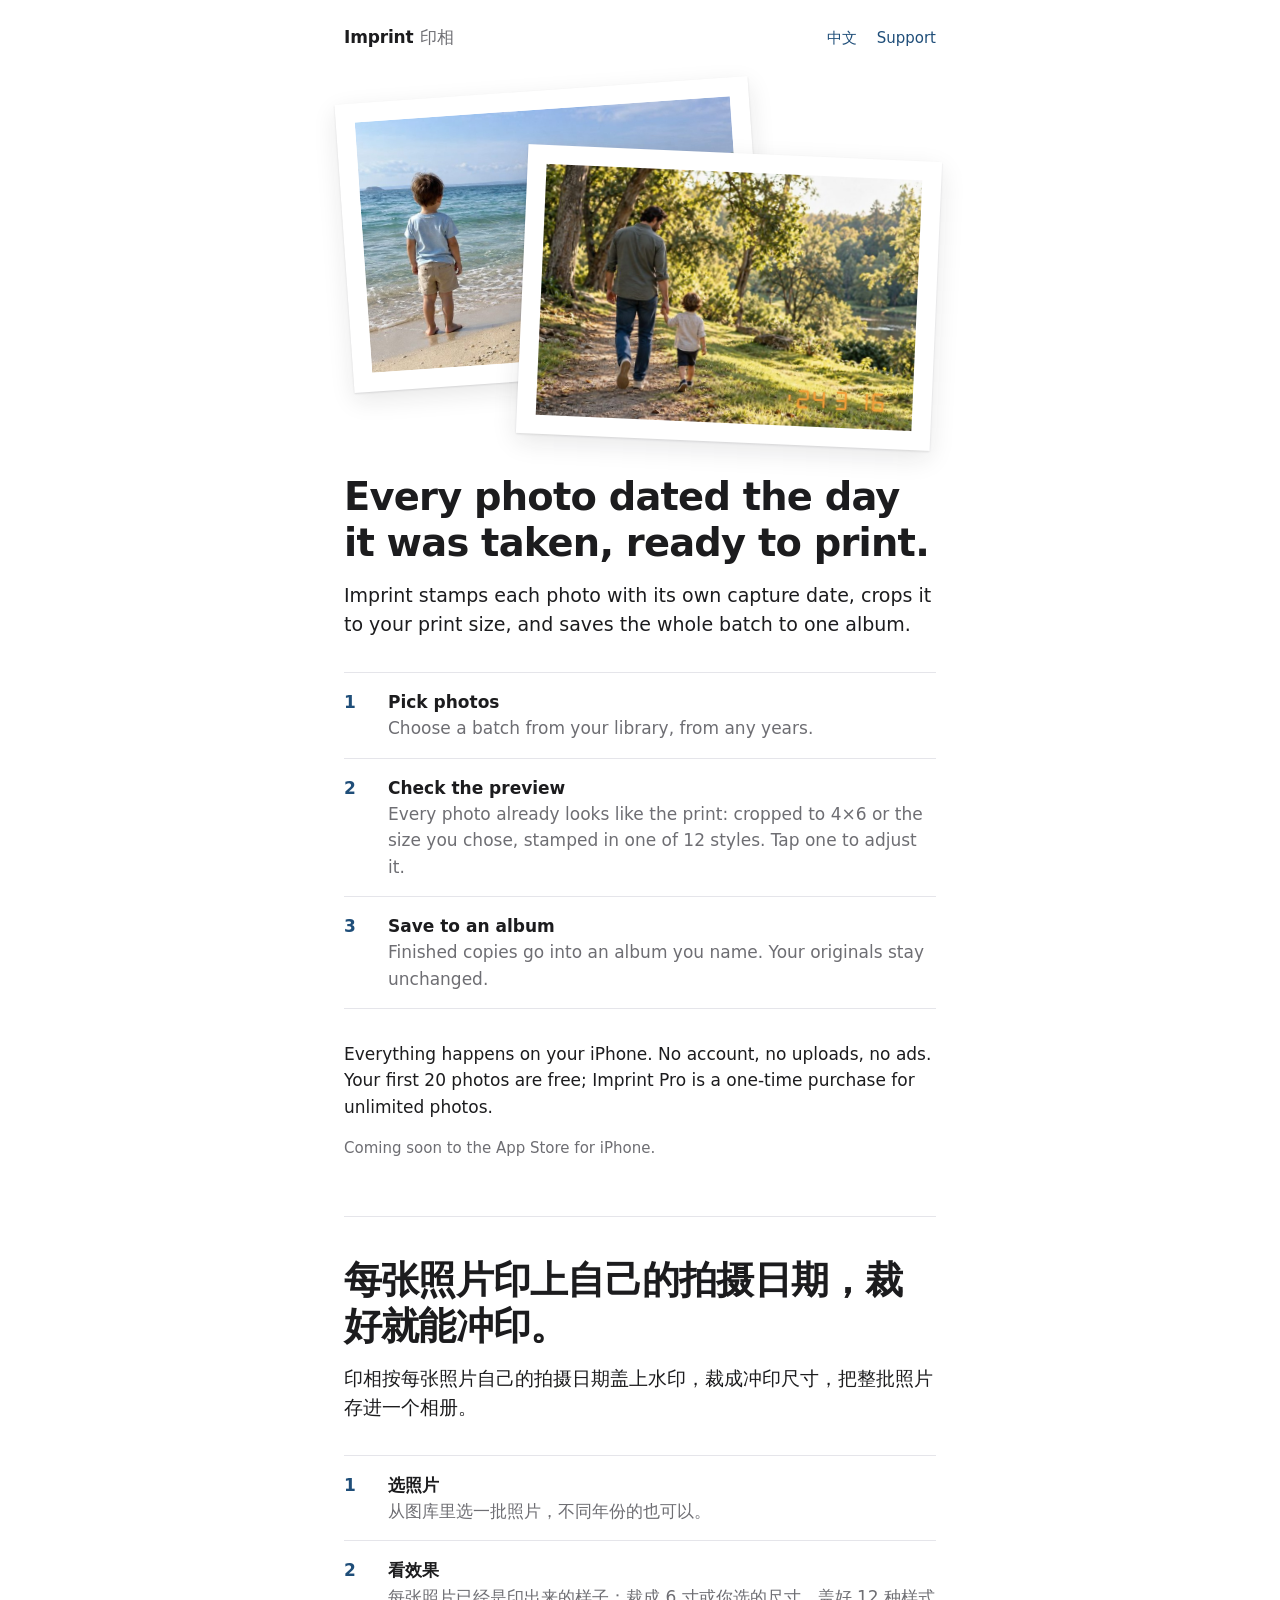
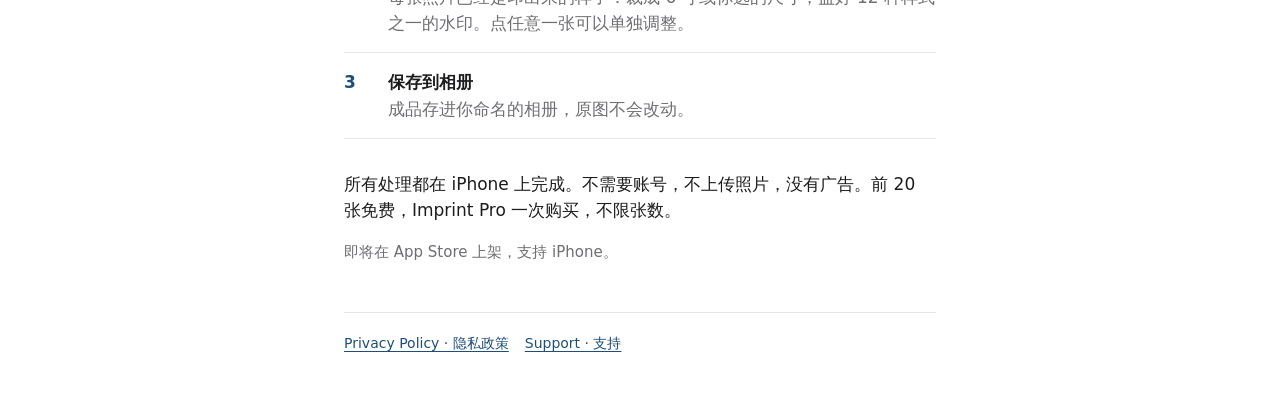
==== index.html @ ce6d4f7e "Imprint 产品网页：介绍、隐私政策、支持" ====
<!doctype html>
<html lang="en">
<head>
<meta charset="utf-8">
<meta name="viewport" content="width=device-width, initial-scale=1">
<title>Imprint – Date Stamp Prints</title>
<meta name="description" content="Imprint stamps each photo with the date it was taken, crops it to your print size, and saves the batch to one album. iPhone app.">
<link rel="stylesheet" href="assets/site.css">
</head>
<body>
<div class="wrap">

<header class="bar">
  <a class="wordmark" href="./">Imprint<span>印相</span></a>
  <nav><a href="#zh" lang="zh-Hans">中文</a><a href="support.html">Support</a></nav>
</header>

<main>
  <div class="prints" aria-hidden="true">
    <figure class="print back" style="margin:0">
      <div class="photo"><img src="assets/sample-beach.jpg" alt=""><span class="stamp clear">2024.07.21<small>Half Moon Bay</small></span></div>
    </figure>
    <figure class="print front" style="margin:0">
      <div class="photo"><img src="assets/sample-park.jpg" alt=""><span class="stamp film">'24 3 16</span></div>
    </figure>
  </div>

  <h1>Every photo dated the day it was taken, ready to print.</h1>
  <p class="lede">Imprint stamps each photo with its own capture date, crops it to your print size, and saves the whole batch to one album.</p>

  <ol class="steps">
    <li><strong>Pick photos</strong><span>Choose a batch from your library, from any years.</span></li>
    <li><strong>Check the preview</strong><span>Every photo already looks like the print: cropped to 4×6 or the size you chose, stamped in one of 12 styles. Tap one to adjust it.</span></li>
    <li><strong>Save to an album</strong><span>Finished copies go into an album you name. Your originals stay unchanged.</span></li>
  </ol>

  <p>Everything happens on your iPhone. No account, no uploads, no ads. Your first 20 photos are free; Imprint Pro is a one-time purchase for unlimited photos.</p>
  <p class="store">Coming soon to the App Store for iPhone.</p>
</main>

<hr class="lang-split">

<section id="zh" lang="zh-Hans">
  <h1 style="margin-top:2.5rem">每张照片印上自己的拍摄日期，裁好就能冲印。</h1>
  <p class="lede">印相按每张照片自己的拍摄日期盖上水印，裁成冲印尺寸，把整批照片存进一个相册。</p>

  <ol class="steps">
    <li><strong>选照片</strong><span>从图库里选一批照片，不同年份的也可以。</span></li>
    <li><strong>看效果</strong><span>每张照片已经是印出来的样子：裁成 6 寸或你选的尺寸，盖好 12 种样式之一的水印。点任意一张可以单独调整。</span></li>
    <li><strong>保存到相册</strong><span>成品存进你命名的相册，原图不会改动。</span></li>
  </ol>

  <p>所有处理都在 iPhone 上完成。不需要账号，不上传照片，没有广告。前 20 张免费，Imprint Pro 一次购买，不限张数。</p>
  <p class="store">即将在 App Store 上架，支持 iPhone。</p>
</section>

<footer>
  <a href="privacy.html">Privacy Policy · 隐私政策</a><a href="support.html">Support · 支持</a>
</footer>

</div>
</body>
</html>
---- assets/site.css ----
@font-face {
  font-family: "DSEG7";
  src: url("DSEG7Classic-Regular.ttf") format("truetype");
  font-display: swap;
}

:root {
  --paper: #ffffff;
  --panel: #f2f2f7;
  --ink: #1c1c1e;
  --muted: #6e6e73;
  --rule: #e5e5ea;
  --indigo: #1f4e79;
  --film: #f5a33b;
}

* { box-sizing: border-box; }

html { -webkit-text-size-adjust: 100%; }

body {
  margin: 0;
  background: var(--paper);
  color: var(--ink);
  font: 17px/1.55 -apple-system, BlinkMacSystemFont, "SF Pro Text", "PingFang SC", "Hiragino Sans GB", "Helvetica Neue", system-ui, sans-serif;
  font-variant-numeric: tabular-nums;
}

a { color: var(--indigo); text-underline-offset: 3px; }
a:focus-visible { outline: 2px solid var(--indigo); outline-offset: 3px; border-radius: 2px; }

.wrap { max-width: 40rem; margin: 0 auto; padding: 0 1.5rem; }

/* Top bar */
.bar {
  display: flex; align-items: baseline; justify-content: space-between;
  padding: 1.5rem 0 0;
}
.wordmark { font-weight: 700; font-size: 1.0625rem; color: var(--ink); text-decoration: none; letter-spacing: -0.01em; }
.wordmark span { color: var(--muted); font-weight: 400; margin-left: 0.4em; }
.bar nav a { margin-left: 1.25rem; font-size: 0.9375rem; text-decoration: none; }
.bar nav a:hover { text-decoration: underline; }

/* Hero: two prints on the table */
.prints {
  position: relative;
  height: clamp(15rem, 58vw, 22rem);
  margin: 2.5rem 0 2rem;
}
.print {
  position: absolute;
  width: 70%;
  background: #fff;
  padding: 3.2% 3.2% 3.2%;
  box-shadow: 0 1px 2px rgba(28, 28, 30, 0.12), 0 8px 24px rgba(28, 28, 30, 0.10);
}
.print .photo { position: relative; aspect-ratio: 3 / 2; overflow: hidden; background: var(--panel); }
.print img { display: block; width: 100%; height: 100%; object-fit: cover; }
.print.back  { left: 0;   top: 0;   transform: rotate(-4deg); }
.print.front { right: 0;  bottom: 0; transform: rotate(2.5deg); }

.stamp { position: absolute; right: 7%; bottom: 7%; line-height: 1; white-space: nowrap; }
.stamp.film {
  font-family: "DSEG7", ui-monospace, monospace;
  color: var(--film);
  font-size: clamp(0.75rem, 3.1vw, 1.15rem);
  text-shadow: 0 0 4px rgba(245, 163, 59, 0.75), 0 0 1px rgba(245, 120, 30, 0.9);
  letter-spacing: 0.06em;
}
.stamp.clear {
  font-family: "Avenir Next", "Avenir", -apple-system, sans-serif;
  font-weight: 500;
  color: rgba(255, 255, 255, 0.93);
  font-size: clamp(0.7rem, 2.8vw, 1.05rem);
  text-shadow: 0 1px 3px rgba(0, 0, 0, 0.6);
  text-align: right;
}
.stamp.clear small { display: block; font-size: 0.8em; margin-top: 0.25em; }

h1 {
  font-size: clamp(1.75rem, 5.4vw, 2.4rem);
  line-height: 1.18;
  letter-spacing: -0.02em;
  font-weight: 700;
  margin: 0 0 1rem;
  max-width: 20em;
}
h2 { font-size: 1.375rem; line-height: 1.3; margin: 2.75rem 0 0.75rem; letter-spacing: -0.01em; }
h3 { font-size: 1.0625rem; margin: 1.75rem 0 0.35rem; }
p, li { max-width: 36em; }
.lede { font-size: 1.1875rem; color: var(--ink); margin: 0 0 2rem; }
.muted { color: var(--muted); }

/* The three steps really are a sequence */
ol.steps { list-style: none; padding: 0; margin: 0 0 2rem; counter-reset: step; border-top: 0.5px solid var(--rule); }
ol.steps li {
  counter-increment: step;
  display: grid; grid-template-columns: 2.25rem 1fr; gap: 0 0.5rem;
  padding: 1rem 0; border-bottom: 0.5px solid var(--rule);
}
ol.steps li::before { content: counter(step); color: var(--indigo); font-weight: 700; }
ol.steps strong { display: block; }
ol.steps span { color: var(--muted); grid-column: 2; }

.store { margin: 0 0 3rem; color: var(--muted); font-size: 0.9375rem; }

/* Long-form pages */
.doc { padding-bottom: 2rem; }
.doc h1 { margin-top: 2.5rem; }
.doc .updated { color: var(--muted); font-size: 0.9375rem; margin: 0 0 2rem; }
.doc ul { padding-left: 1.2rem; }
.doc li { margin: 0.35rem 0; }

.lang-split { border: 0; border-top: 0.5px solid var(--rule); margin: 3.5rem 0 0; }

footer {
  border-top: 0.5px solid var(--rule);
  margin-top: 3rem; padding: 1.25rem 0 2.5rem;
  font-size: 0.875rem; color: var(--muted);
}
footer a { margin-right: 1rem; }

@media (prefers-reduced-motion: no-preference) {
  .print.front { animation: settle 700ms cubic-bezier(.2, .7, .2, 1) both; }
  @keyframes settle {
    from { transform: translate(6%, -10%) rotate(9deg); opacity: 0; }
    to   { transform: rotate(2.5deg); opacity: 1; }
  }
}
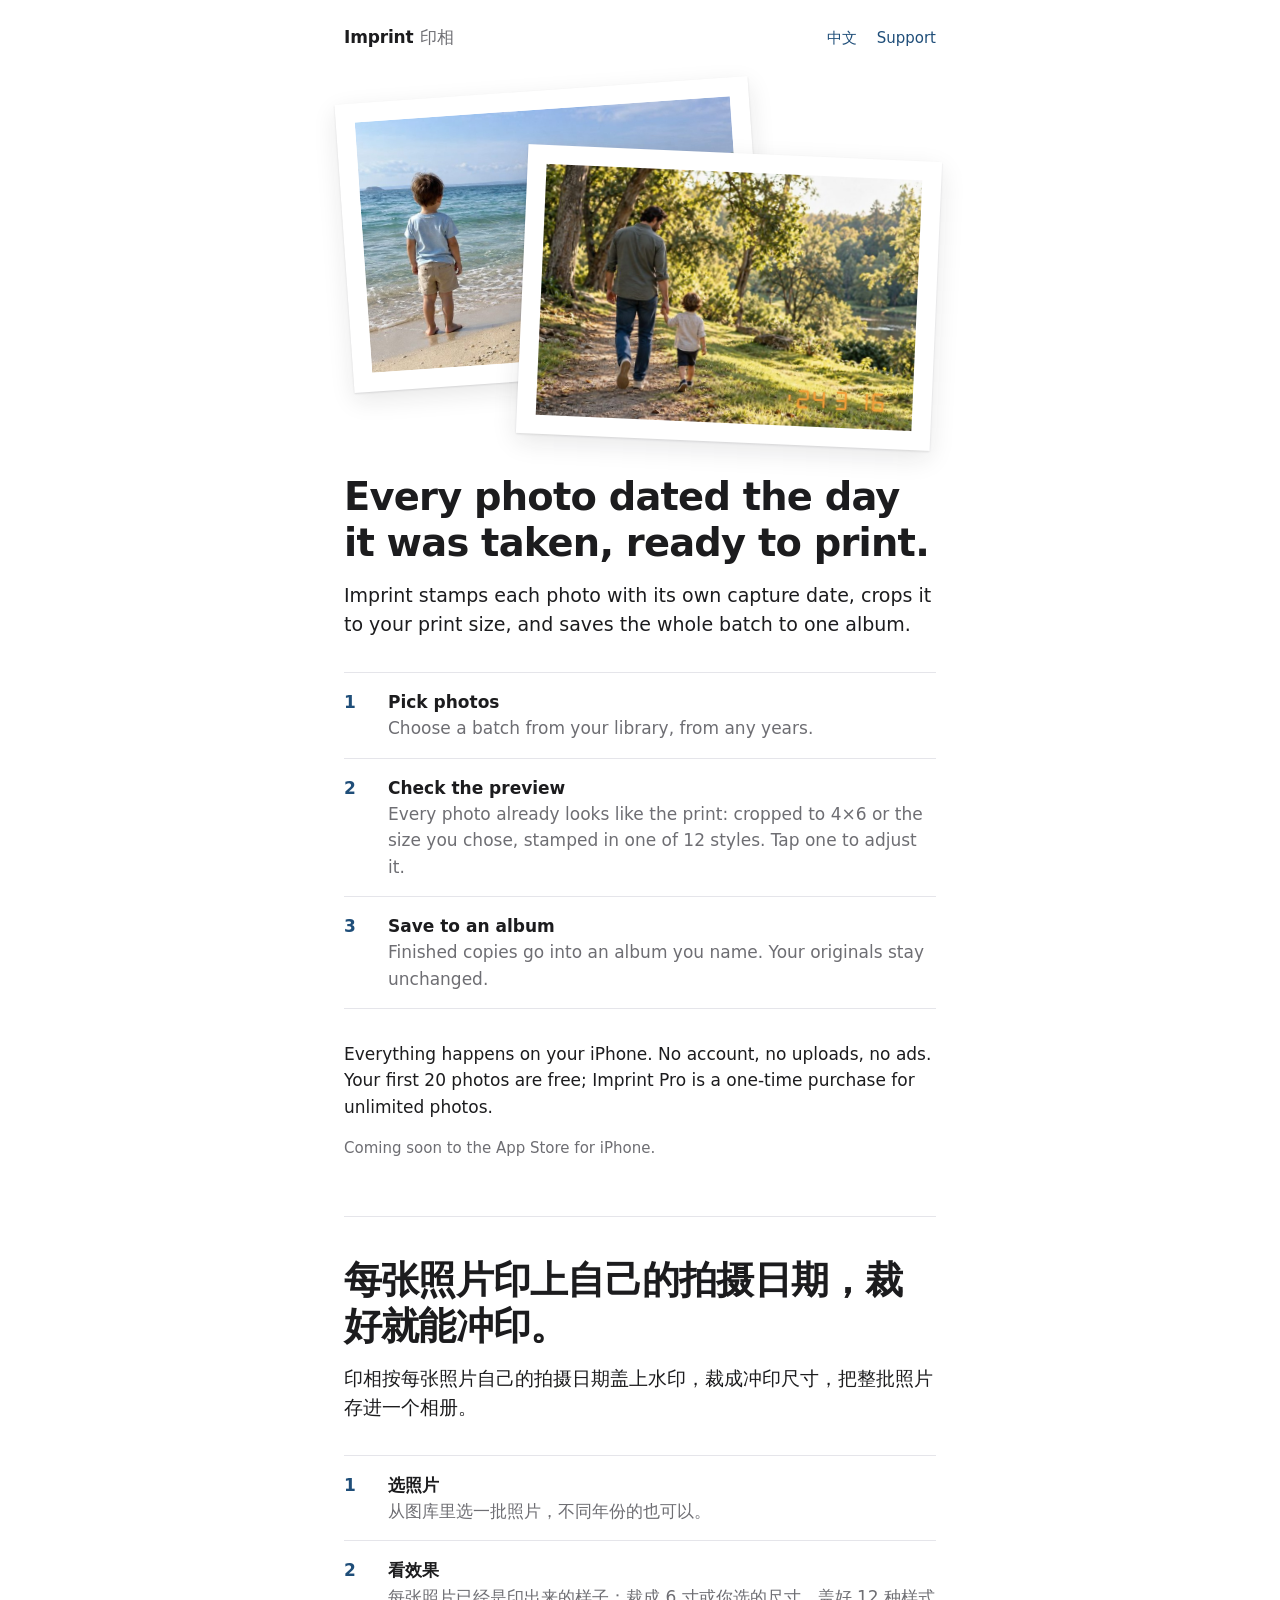
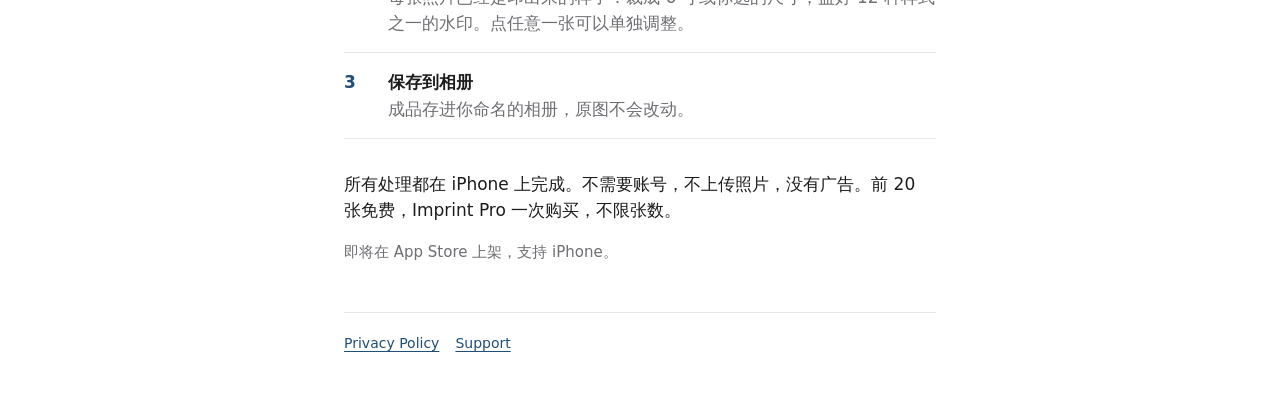
==== commit f3d228e9: "隐私政策和支持页改为仅英文 介绍页仍是中英同页，页脚链接去掉中文对照。  Co-authored-by: Cursor <cursoragent@cursor.com>" ====
--- a/index.html
+++ b/index.html
@@ -55,7 +55,7 @@
 </section>
 
 <footer>
-  <a href="privacy.html">Privacy Policy · 隐私政策</a><a href="support.html">Support · 支持</a>
+  <a href="privacy.html">Privacy Policy</a><a href="support.html">Support</a>
 </footer>
 
 </div>
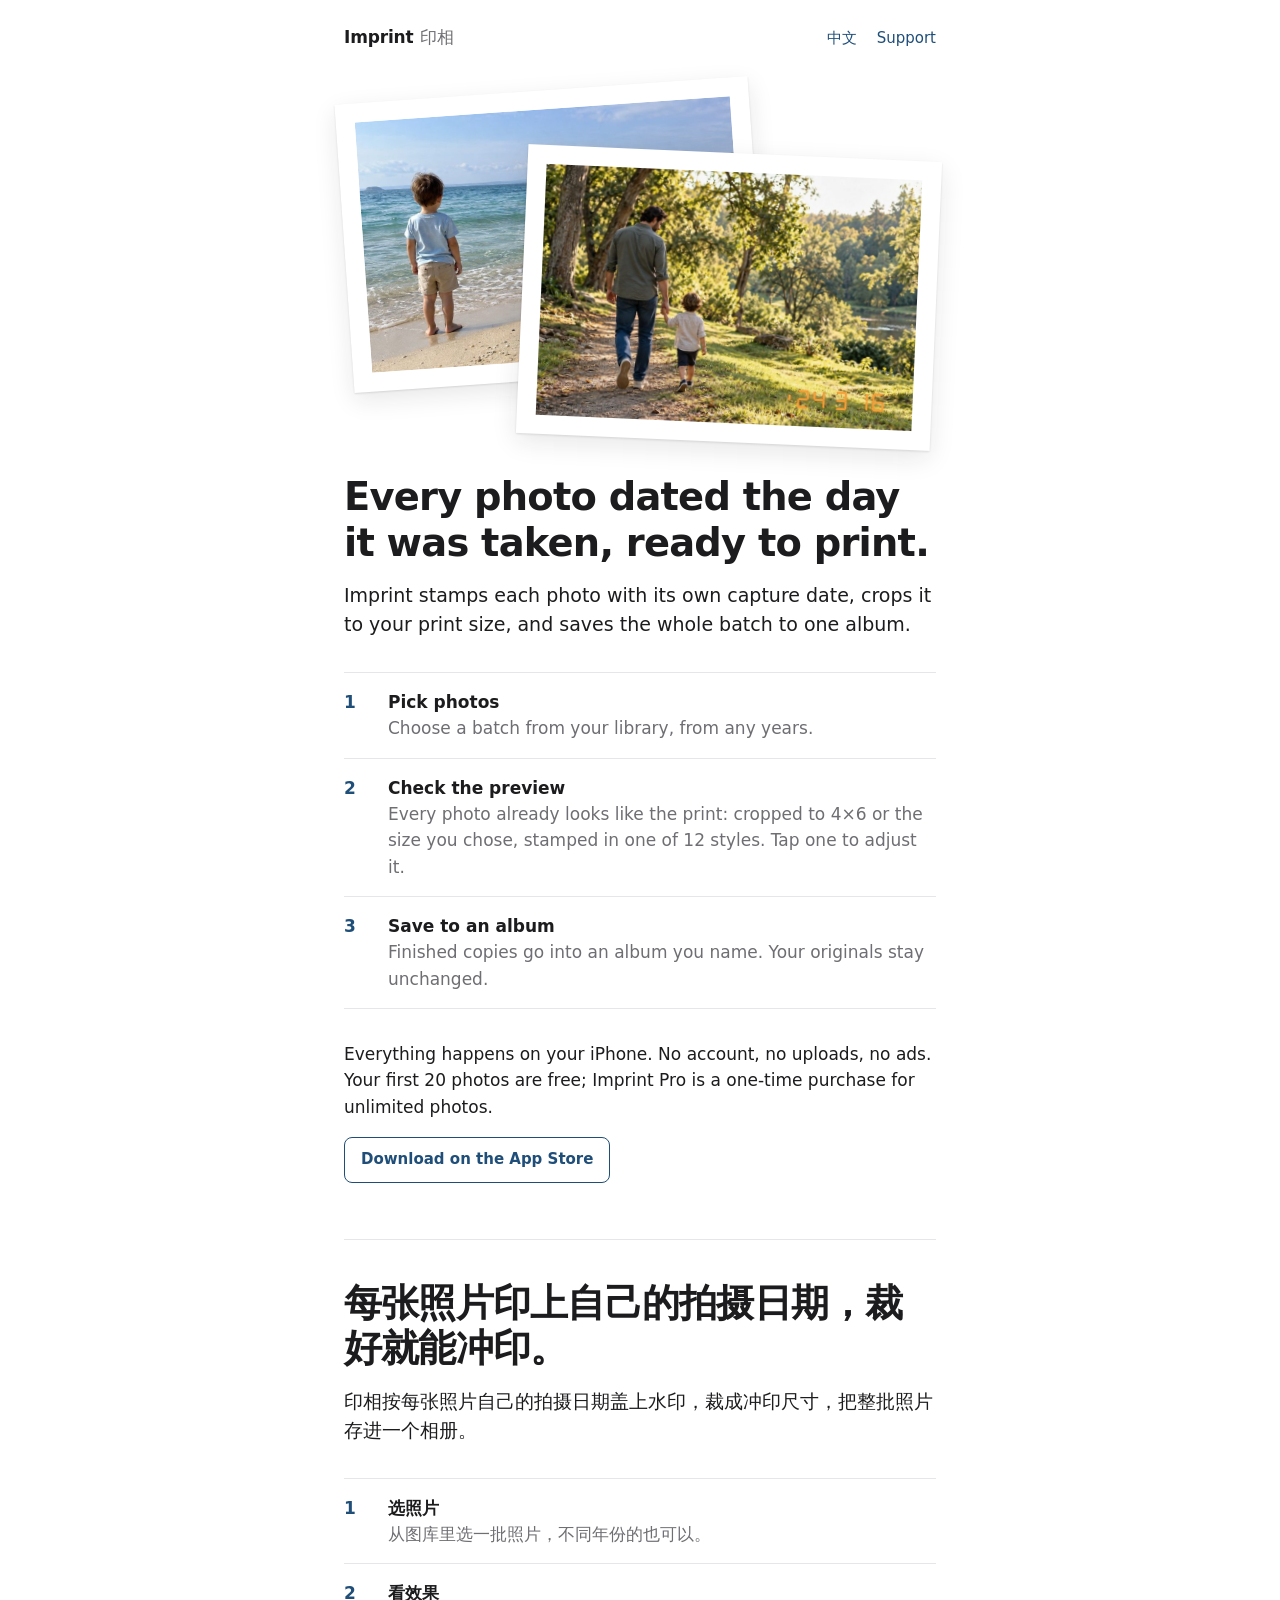
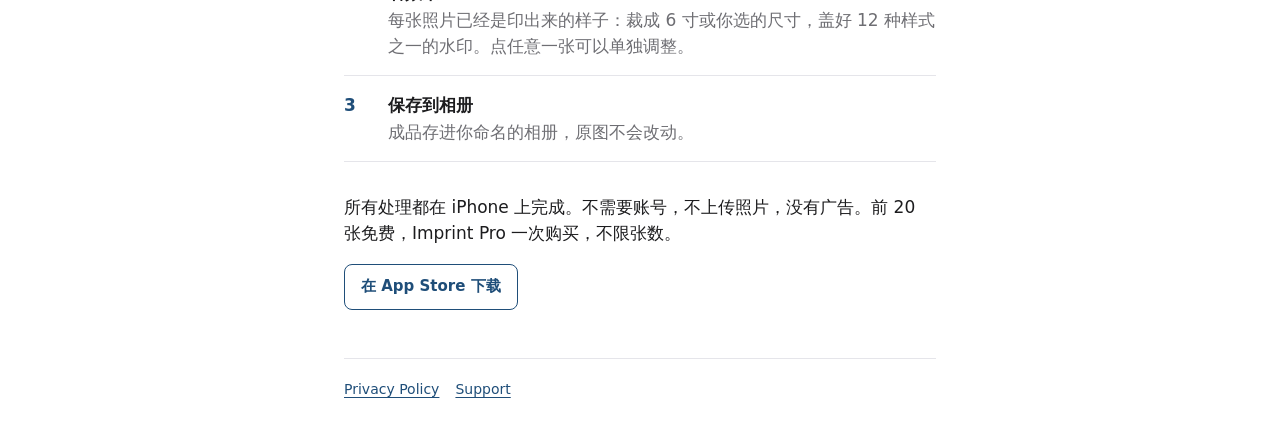
==== commit b67238c2: "Add App Store download links" ====
--- a/index.html
+++ b/index.html
@@ -35,7 +35,7 @@
   </ol>
 
   <p>Everything happens on your iPhone. No account, no uploads, no ads. Your first 20 photos are free; Imprint Pro is a one-time purchase for unlimited photos.</p>
-  <p class="store">Coming soon to the App Store for iPhone.</p>
+  <p class="store"><a class="store-link" href="https://apps.apple.com/app/imprint-date-stamp-prints/id6832866014">Download on the App Store</a></p>
 </main>
 
 <hr class="lang-split">
@@ -51,7 +51,7 @@
   </ol>
 
   <p>所有处理都在 iPhone 上完成。不需要账号，不上传照片，没有广告。前 20 张免费，Imprint Pro 一次购买，不限张数。</p>
-  <p class="store">即将在 App Store 上架，支持 iPhone。</p>
+  <p class="store"><a class="store-link" href="https://apps.apple.com/app/imprint-date-stamp-prints/id6832866014">在 App Store 下载</a></p>
 </section>
 
 <footer>
--- a/assets/site.css
+++ b/assets/site.css
@@ -103,6 +103,15 @@
 ol.steps span { color: var(--muted); grid-column: 2; }
 
 .store { margin: 0 0 3rem; color: var(--muted); font-size: 0.9375rem; }
+.store-link {
+  display: inline-block;
+  padding: 0.65rem 1rem;
+  border: 1px solid var(--indigo);
+  border-radius: 0.5rem;
+  font-weight: 600;
+  text-decoration: none;
+}
+.store-link:hover { text-decoration: underline; }
 
 /* Long-form pages */
 .doc { padding-bottom: 2rem; }
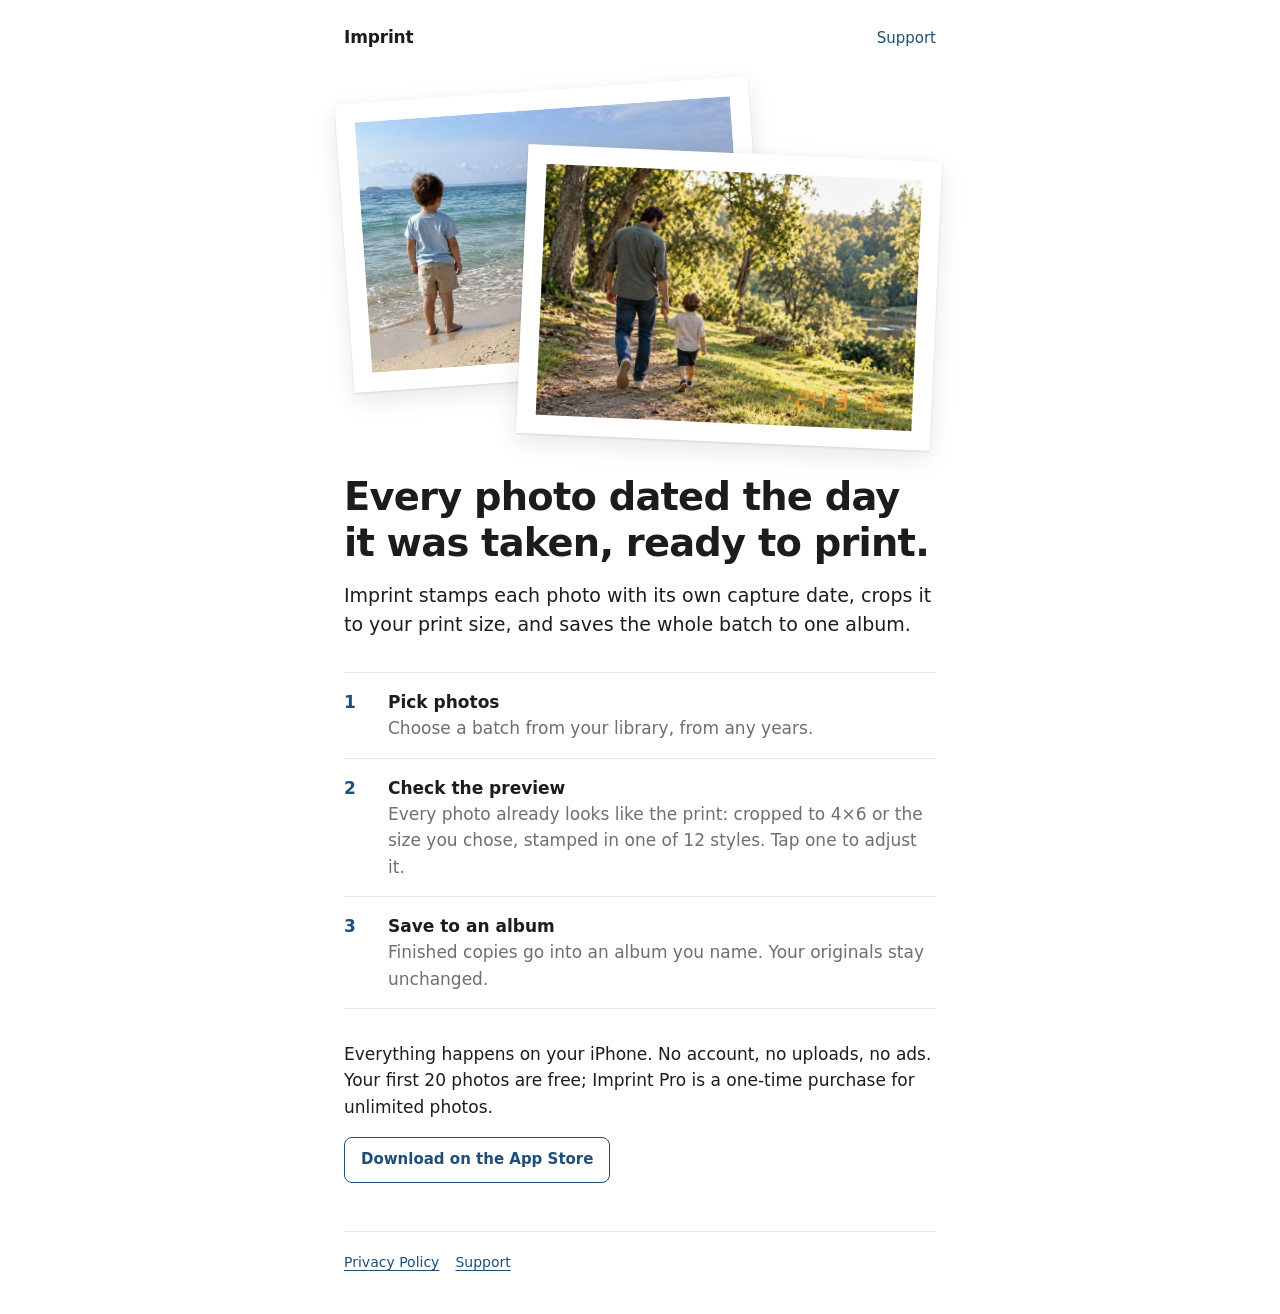
==== commit e72949ec: "介绍页改为仅英文 删掉中文介绍、顶栏语言链接和字标里的印相。  Co-authored-by: Cursor <cursoragent@cursor.com>" ====
--- a/index.html
+++ b/index.html
@@ -11,8 +11,8 @@
 <div class="wrap">
 
 <header class="bar">
-  <a class="wordmark" href="./">Imprint<span>印相</span></a>
-  <nav><a href="#zh" lang="zh-Hans">中文</a><a href="support.html">Support</a></nav>
+  <a class="wordmark" href="./">Imprint</a>
+  <nav><a href="support.html">Support</a></nav>
 </header>
 
 <main>
@@ -38,22 +38,6 @@
   <p class="store"><a class="store-link" href="https://apps.apple.com/app/imprint-date-stamp-prints/id6832866014">Download on the App Store</a></p>
 </main>
 
-<hr class="lang-split">
-
-<section id="zh" lang="zh-Hans">
-  <h1 style="margin-top:2.5rem">每张照片印上自己的拍摄日期，裁好就能冲印。</h1>
-  <p class="lede">印相按每张照片自己的拍摄日期盖上水印，裁成冲印尺寸，把整批照片存进一个相册。</p>
-
-  <ol class="steps">
-    <li><strong>选照片</strong><span>从图库里选一批照片，不同年份的也可以。</span></li>
-    <li><strong>看效果</strong><span>每张照片已经是印出来的样子：裁成 6 寸或你选的尺寸，盖好 12 种样式之一的水印。点任意一张可以单独调整。</span></li>
-    <li><strong>保存到相册</strong><span>成品存进你命名的相册，原图不会改动。</span></li>
-  </ol>
-
-  <p>所有处理都在 iPhone 上完成。不需要账号，不上传照片，没有广告。前 20 张免费，Imprint Pro 一次购买，不限张数。</p>
-  <p class="store"><a class="store-link" href="https://apps.apple.com/app/imprint-date-stamp-prints/id6832866014">在 App Store 下载</a></p>
-</section>
-
 <footer>
   <a href="privacy.html">Privacy Policy</a><a href="support.html">Support</a>
 </footer>
